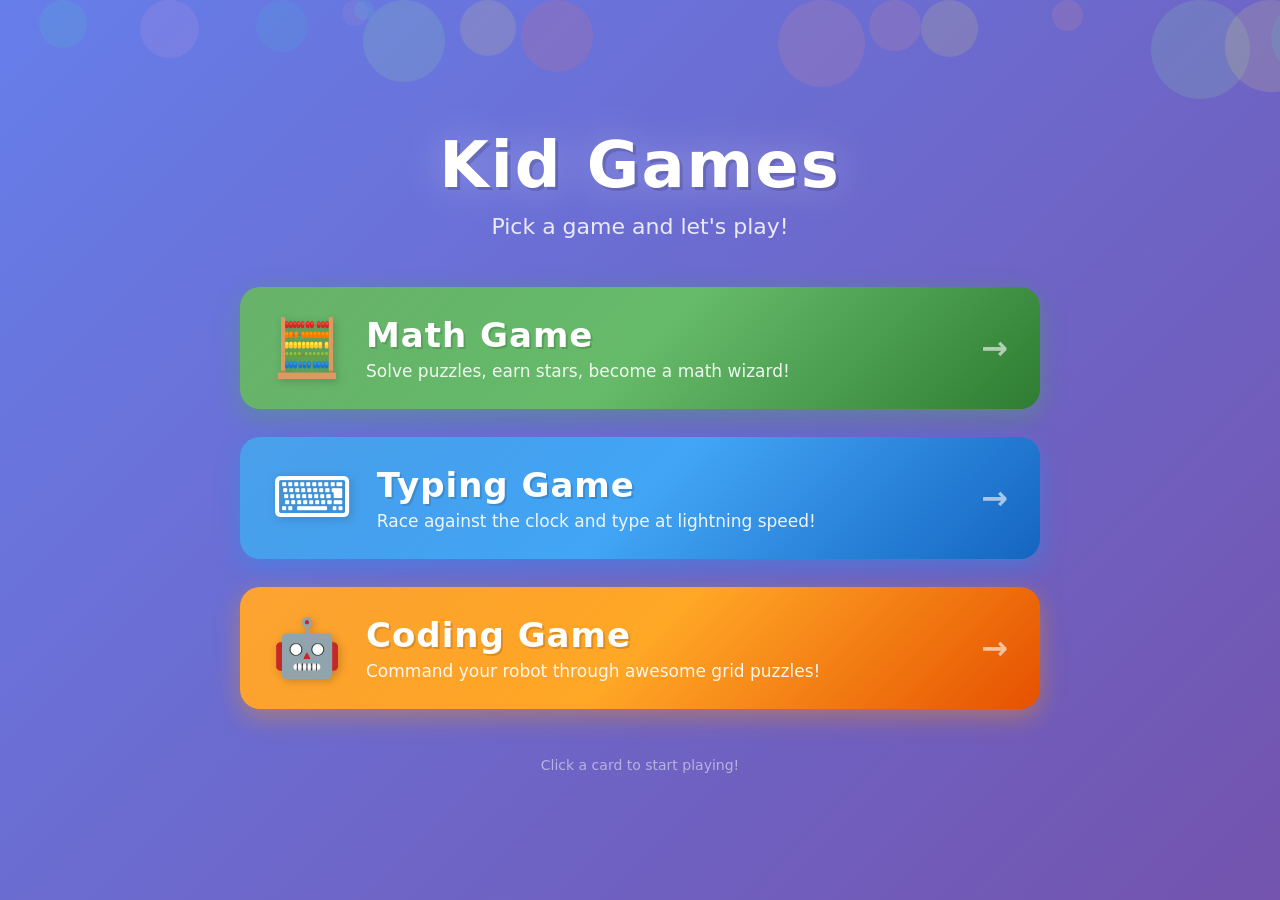
==== index.html @ 3830aa54 "Initial commit: Kid Games educational suite Three-game launcher with math, typing, and coding games." ====
<!DOCTYPE html>
<html lang="en">
<head>
    <meta charset="UTF-8">
    <meta name="viewport" content="width=device-width, initial-scale=1.0">
    <title>Kid Games</title>
    <style>
        * {
            margin: 0;
            padding: 0;
            box-sizing: border-box;
        }

        body {
            background: linear-gradient(135deg, #667eea 0%, #764ba2 30%, #f093fb 60%, #f5576c 100%);
            background-size: 400% 400%;
            animation: gradientShift 8s ease infinite;
            font-family: 'Segoe UI', system-ui, sans-serif;
            font-size: 24px;
            display: flex;
            justify-content: center;
            align-items: center;
            padding: 40px 16px;
            min-height: 100vh;
            overflow: hidden;
            position: relative;
        }

        @keyframes gradientShift {
            0%   { background-position: 0% 50%; }
            50%  { background-position: 100% 50%; }
            100% { background-position: 0% 50%; }
        }

        /* Floating background shapes */
        .bg-shapes {
            position: fixed;
            inset: 0;
            pointer-events: none;
            z-index: 0;
            overflow: hidden;
        }

        .shape {
            position: absolute;
            border-radius: 50%;
            opacity: 0.15;
            animation: float linear infinite;
        }

        @keyframes float {
            0%   { transform: translateY(110vh) rotate(0deg) scale(0.5); opacity: 0; }
            10%  { opacity: 0.15; }
            90%  { opacity: 0.15; }
            100% { transform: translateY(-20vh) rotate(720deg) scale(1.2); opacity: 0; }
        }

        .container {
            max-width: 800px;
            width: 100%;
            position: relative;
            z-index: 1;
        }

        h1 {
            text-align: center;
            font-size: 64px;
            margin-bottom: 12px;
            color: #fff;
            text-shadow: 3px 3px 0 rgba(0,0,0,0.15), 0 0 40px rgba(255,255,255,0.3);
            animation: titleBounce 2s ease-in-out infinite;
            letter-spacing: 2px;
        }

        @keyframes titleBounce {
            0%, 100% { transform: translateY(0); }
            50%      { transform: translateY(-8px); }
        }

        .subtitle {
            text-align: center;
            font-size: 22px;
            color: rgba(255,255,255,0.85);
            margin-bottom: 48px;
            font-weight: 300;
        }

        .games {
            display: flex;
            flex-direction: column;
            gap: 28px;
        }

        .card {
            display: flex;
            align-items: center;
            gap: 24px;
            min-height: 60px;
            padding: 28px 32px;
            border-radius: 20px;
            text-decoration: none;
            color: #fff;
            font-weight: bold;
            transition: transform 0.25s cubic-bezier(0.34, 1.56, 0.64, 1), box-shadow 0.25s ease;
            position: relative;
            overflow: hidden;
            cursor: pointer;
            animation: cardSlideIn 0.6s cubic-bezier(0.34, 1.56, 0.64, 1) backwards;
        }

        .card:nth-child(1) { animation-delay: 0.1s; }
        .card:nth-child(2) { animation-delay: 0.25s; }
        .card:nth-child(3) { animation-delay: 0.4s; }

        @keyframes cardSlideIn {
            from {
                opacity: 0;
                transform: translateX(-60px) scale(0.9);
            }
            to {
                opacity: 1;
                transform: translateX(0) scale(1);
            }
        }

        .card::before {
            content: '';
            position: absolute;
            inset: 0;
            background: linear-gradient(135deg, rgba(255,255,255,0.2) 0%, transparent 50%);
            pointer-events: none;
        }

        .card::after {
            content: '';
            position: absolute;
            top: -50%;
            left: -50%;
            width: 200%;
            height: 200%;
            background: radial-gradient(circle, rgba(255,255,255,0.15) 0%, transparent 60%);
            opacity: 0;
            transition: opacity 0.3s;
            pointer-events: none;
        }

        .card:hover::after {
            opacity: 1;
        }

        .card:hover {
            transform: scale(1.05) translateY(-4px);
            box-shadow:
                0 16px 40px rgba(0, 0, 0, 0.25),
                0 0 60px rgba(255, 255, 255, 0.1);
        }

        .card:active {
            transform: scale(0.97);
            transition-duration: 0.1s;
        }

        .card-icon {
            font-size: 56px;
            line-height: 1;
            filter: drop-shadow(2px 2px 4px rgba(0,0,0,0.2));
            animation: iconWiggle 3s ease-in-out infinite;
            flex-shrink: 0;
        }

        .card:nth-child(1) .card-icon { animation-delay: 0s; }
        .card:nth-child(2) .card-icon { animation-delay: 1s; }
        .card:nth-child(3) .card-icon { animation-delay: 2s; }

        @keyframes iconWiggle {
            0%, 100% { transform: rotate(0deg) scale(1); }
            25%      { transform: rotate(-8deg) scale(1.1); }
            75%      { transform: rotate(8deg) scale(1.1); }
        }

        .card-text {
            flex: 1;
        }

        .card-title {
            font-size: 34px;
            margin-bottom: 6px;
            text-shadow: 2px 2px 0 rgba(0,0,0,0.15);
            letter-spacing: 1px;
        }

        .card-desc {
            font-size: 17px;
            font-weight: normal;
            opacity: 0.9;
        }

        .card-arrow {
            font-size: 32px;
            opacity: 0.6;
            transition: transform 0.25s, opacity 0.25s;
            flex-shrink: 0;
        }

        .card:hover .card-arrow {
            transform: translateX(8px);
            opacity: 1;
        }

        .card-math {
            background: linear-gradient(135deg, #43A047, #66BB6A, #2E7D32);
            box-shadow: 0 8px 24px rgba(76, 175, 80, 0.4);
        }

        .card-typing {
            background: linear-gradient(135deg, #1E88E5, #42A5F5, #1565C0);
            box-shadow: 0 8px 24px rgba(33, 150, 243, 0.4);
        }

        .card-coding {
            background: linear-gradient(135deg, #FB8C00, #FFA726, #E65100);
            box-shadow: 0 8px 24px rgba(255, 152, 0, 0.4);
        }

        /* Sparkle on hover */
        .sparkle {
            position: absolute;
            pointer-events: none;
            border-radius: 50%;
            background: white;
            animation: sparkleAnim 0.6s ease-out forwards;
        }

        @keyframes sparkleAnim {
            0%   { transform: scale(0); opacity: 1; }
            100% { transform: scale(1.5); opacity: 0; }
        }

        /* Footer */
        .footer {
            text-align: center;
            margin-top: 48px;
            color: rgba(255,255,255,0.5);
            font-size: 14px;
        }
    </style>
</head>
<body>
    <div class="bg-shapes" id="bgShapes"></div>

    <div class="container">
        <h1>Kid Games</h1>
        <p class="subtitle">Pick a game and let's play!</p>

        <div class="games">
            <a href="math-game/index.html" class="card card-math">
                <div class="card-icon">🧮</div>
                <div class="card-text">
                    <div class="card-title">Math Game</div>
                    <div class="card-desc">Solve puzzles, earn stars, become a math wizard!</div>
                </div>
                <div class="card-arrow">→</div>
            </a>

            <a href="typing-game/index.html" class="card card-typing">
                <div class="card-icon">⌨️</div>
                <div class="card-text">
                    <div class="card-title">Typing Game</div>
                    <div class="card-desc">Race against the clock and type at lightning speed!</div>
                </div>
                <div class="card-arrow">→</div>
            </a>

            <a href="coding-game/index.html" class="card card-coding">
                <div class="card-icon">🤖</div>
                <div class="card-text">
                    <div class="card-title">Coding Game</div>
                    <div class="card-desc">Command your robot through awesome grid puzzles!</div>
                </div>
                <div class="card-arrow">→</div>
            </a>
        </div>

        <div class="footer">Click a card to start playing!</div>
    </div>

    <script>
        // Floating background shapes
        const colors = ['#FF6B6B','#4ECDC4','#45B7D1','#96E6A1','#DDA0DD','#F7DC6F','#BB8FCE','#F1948A'];
        const shapesContainer = document.getElementById('bgShapes');

        function createShape() {
            const shape = document.createElement('div');
            shape.classList.add('shape');
            const size = Math.random() * 80 + 20;
            const color = colors[Math.floor(Math.random() * colors.length)];
            const left = Math.random() * 100;
            const duration = Math.random() * 10 + 8;
            const delay = Math.random() * 5;

            shape.style.width = size + 'px';
            shape.style.height = size + 'px';
            shape.style.background = color;
            shape.style.left = left + '%';
            shape.style.animationDuration = duration + 's';
            shape.style.animationDelay = delay + 's';

            shapesContainer.appendChild(shape);

            setTimeout(() => shape.remove(), (duration + delay) * 1000);
        }

        // Create initial batch and keep spawning
        for (let i = 0; i < 15; i++) createShape();
        setInterval(createShape, 1200);

        // Sparkle effect on card hover
        document.querySelectorAll('.card').forEach(card => {
            card.addEventListener('mousemove', (e) => {
                if (Math.random() > 0.7) {
                    const rect = card.getBoundingClientRect();
                    const sparkle = document.createElement('div');
                    sparkle.classList.add('sparkle');
                    const size = Math.random() * 8 + 4;
                    sparkle.style.width = size + 'px';
                    sparkle.style.height = size + 'px';
                    sparkle.style.left = (e.clientX - rect.left) + 'px';
                    sparkle.style.top = (e.clientY - rect.top) + 'px';
                    card.appendChild(sparkle);
                    setTimeout(() => sparkle.remove(), 600);
                }
            });
        });
    </script>
</body>
</html>
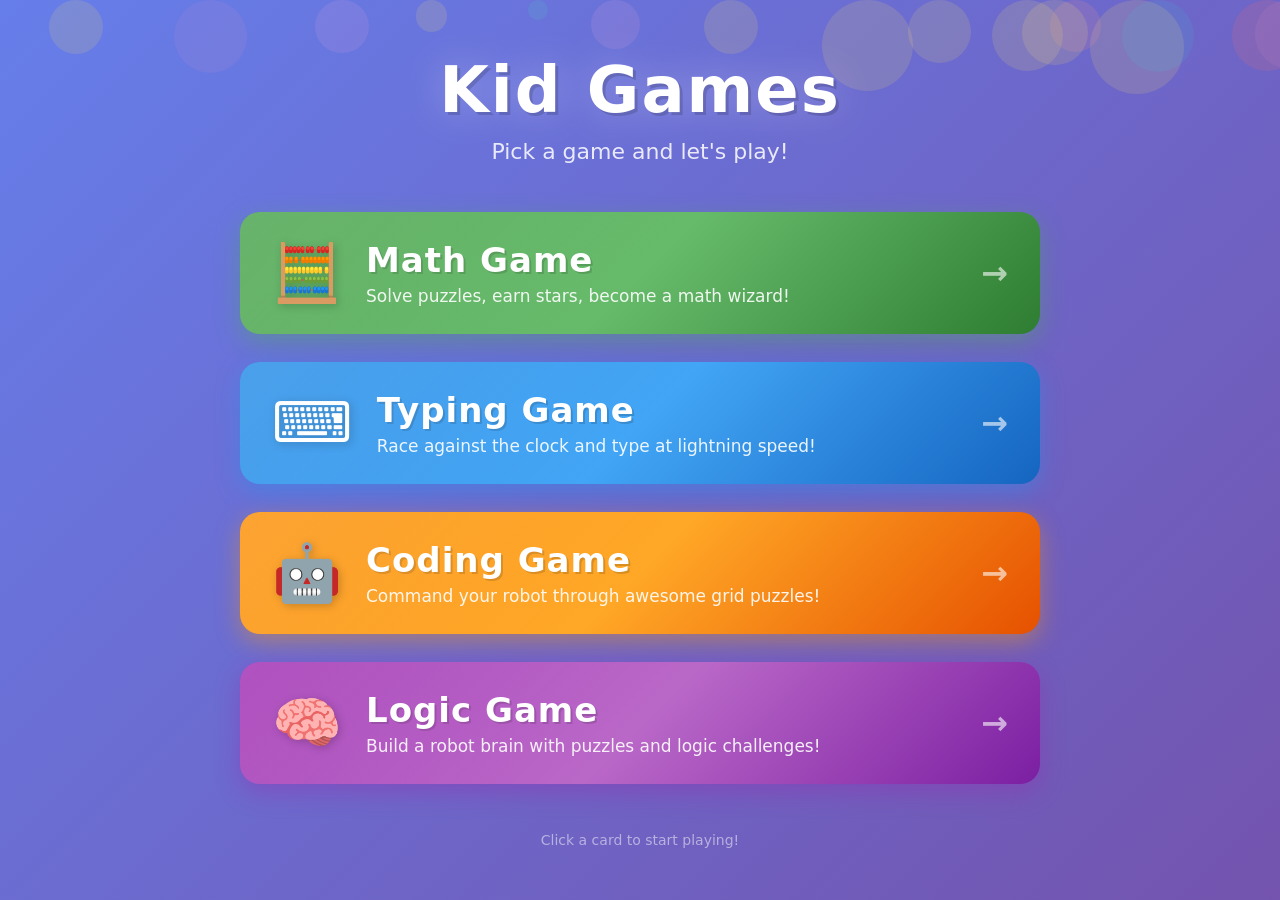
==== commit 2e8a61f6: "Add Logic Game: Robot Brain Builder (4th game in kid-games suite) 24 levels across 4 modules teachin" ====
--- a/index.html
+++ b/index.html
@@ -111,6 +111,7 @@
         .card:nth-child(1) { animation-delay: 0.1s; }
         .card:nth-child(2) { animation-delay: 0.25s; }
         .card:nth-child(3) { animation-delay: 0.4s; }
+        .card:nth-child(4) { animation-delay: 0.55s; }
 
         @keyframes cardSlideIn {
             from {
@@ -171,6 +172,7 @@
         .card:nth-child(1) .card-icon { animation-delay: 0s; }
         .card:nth-child(2) .card-icon { animation-delay: 1s; }
         .card:nth-child(3) .card-icon { animation-delay: 2s; }
+        .card:nth-child(4) .card-icon { animation-delay: 3s; }
 
         @keyframes iconWiggle {
             0%, 100% { transform: rotate(0deg) scale(1); }
@@ -220,6 +222,11 @@
         .card-coding {
             background: linear-gradient(135deg, #FB8C00, #FFA726, #E65100);
             box-shadow: 0 8px 24px rgba(255, 152, 0, 0.4);
+        }
+
+        .card-logic {
+            background: linear-gradient(135deg, #9C27B0, #BA68C8, #7B1FA2);
+            box-shadow: 0 8px 24px rgba(156, 39, 176, 0.4);
         }
 
         /* Sparkle on hover */
@@ -276,6 +283,15 @@
                 <div class="card-text">
                     <div class="card-title">Coding Game</div>
                     <div class="card-desc">Command your robot through awesome grid puzzles!</div>
+                </div>
+                <div class="card-arrow">→</div>
+            </a>
+
+            <a href="logic-game/index.html" class="card card-logic">
+                <div class="card-icon">🧠</div>
+                <div class="card-text">
+                    <div class="card-title">Logic Game</div>
+                    <div class="card-desc">Build a robot brain with puzzles and logic challenges!</div>
                 </div>
                 <div class="card-arrow">→</div>
             </a>
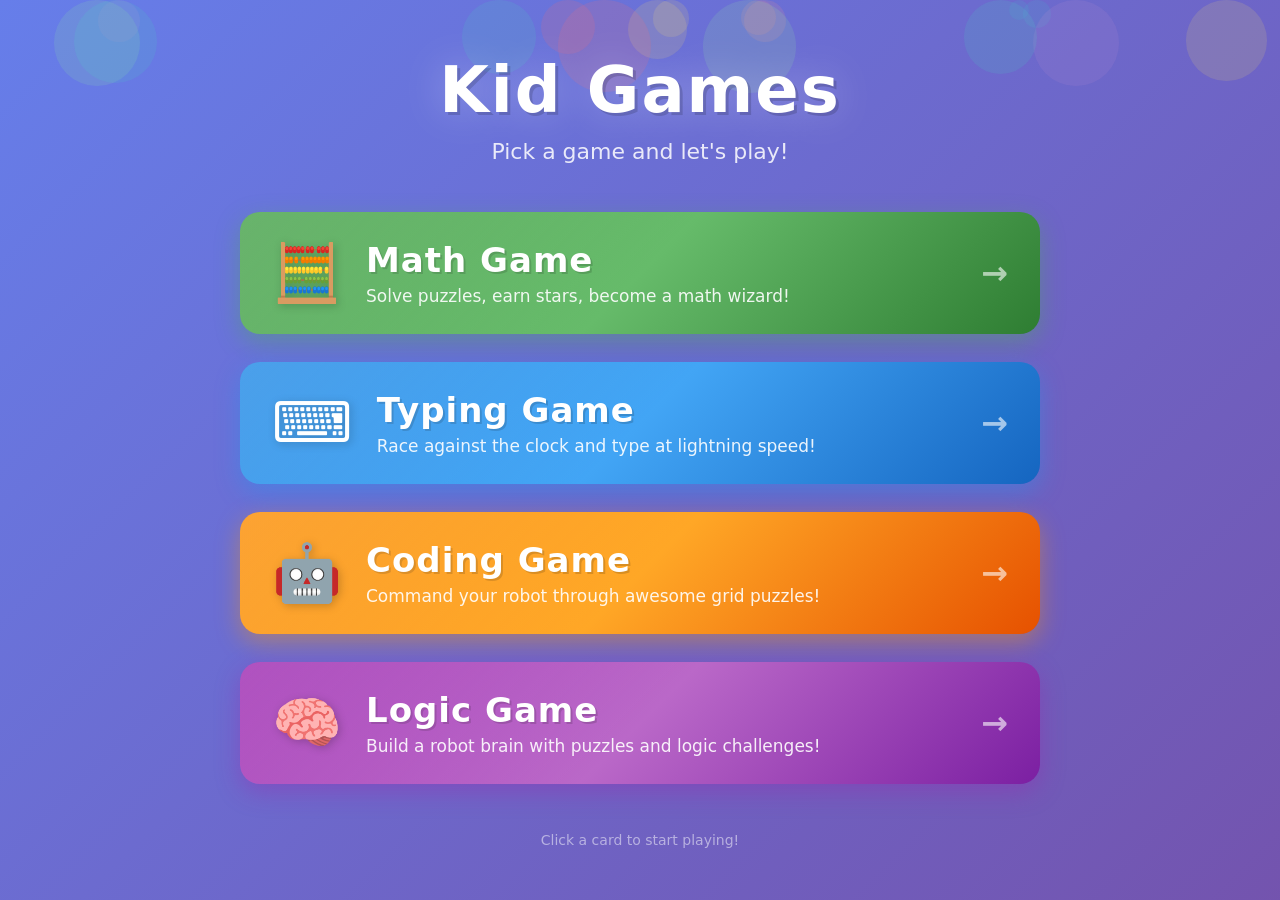
==== commit ce900b9b: "Fix launcher overflow: allow vertical scrolling for shorter screens Changed body from overflow:hidde" ====
--- a/index.html
+++ b/index.html
@@ -22,7 +22,8 @@
             align-items: center;
             padding: 40px 16px;
             min-height: 100vh;
-            overflow: hidden;
+            overflow-x: hidden;
+            overflow-y: auto;
             position: relative;
         }
 
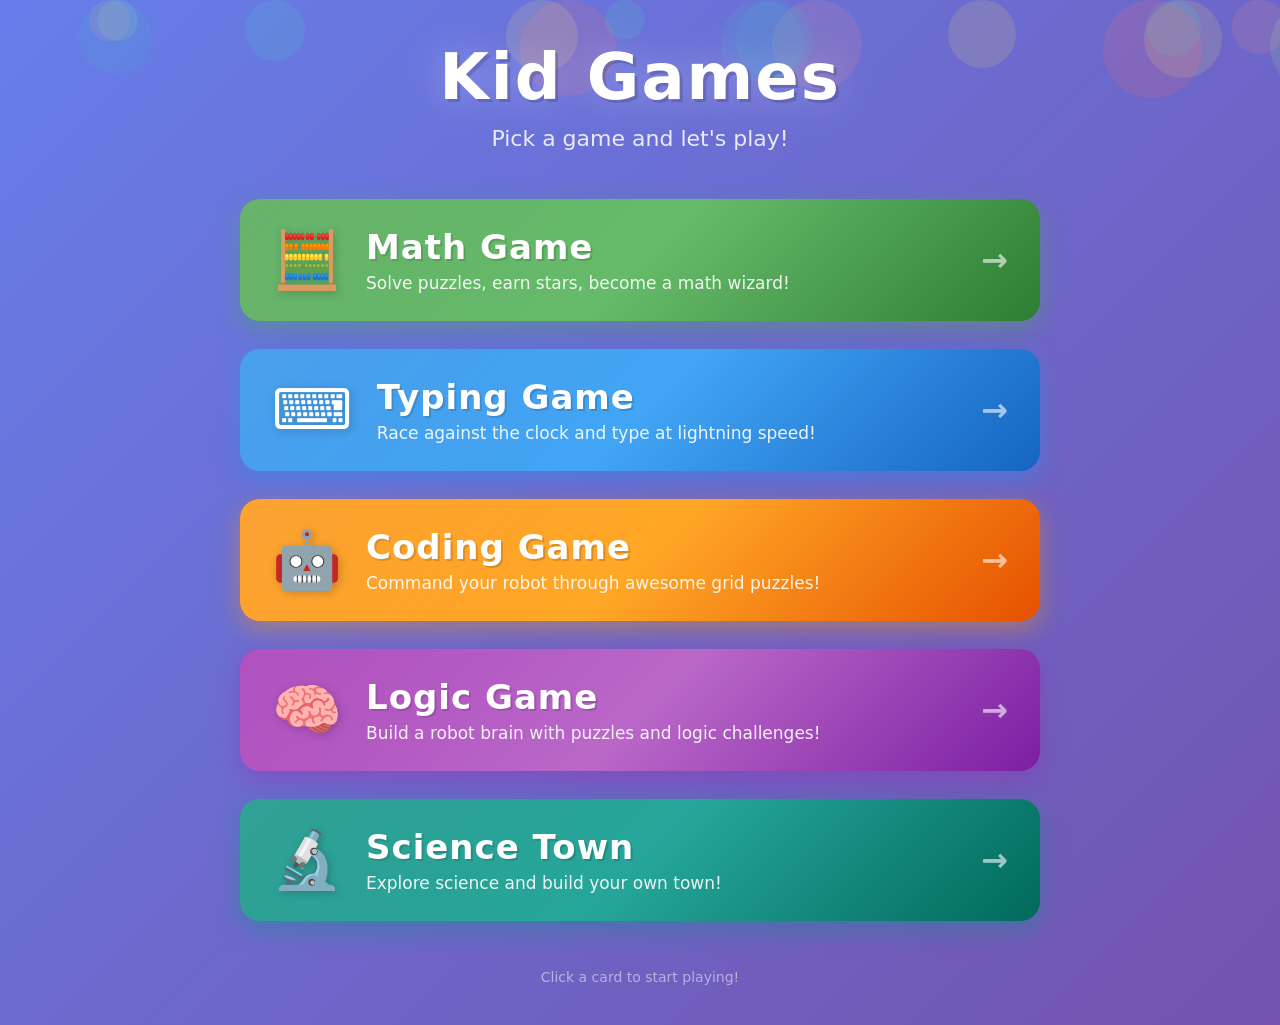
==== commit 9deb6d49: "Add Science Town Builder: 5th game in kid-games suite New science education game where players walk " ====
--- a/index.html
+++ b/index.html
@@ -113,6 +113,7 @@
         .card:nth-child(2) { animation-delay: 0.25s; }
         .card:nth-child(3) { animation-delay: 0.4s; }
         .card:nth-child(4) { animation-delay: 0.55s; }
+        .card:nth-child(5) { animation-delay: 0.7s; }
 
         @keyframes cardSlideIn {
             from {
@@ -174,6 +175,7 @@
         .card:nth-child(2) .card-icon { animation-delay: 1s; }
         .card:nth-child(3) .card-icon { animation-delay: 2s; }
         .card:nth-child(4) .card-icon { animation-delay: 3s; }
+        .card:nth-child(5) .card-icon { animation-delay: 4s; }
 
         @keyframes iconWiggle {
             0%, 100% { transform: rotate(0deg) scale(1); }
@@ -228,6 +230,11 @@
         .card-logic {
             background: linear-gradient(135deg, #9C27B0, #BA68C8, #7B1FA2);
             box-shadow: 0 8px 24px rgba(156, 39, 176, 0.4);
+        }
+
+        .card-science {
+            background: linear-gradient(135deg, #00897B, #26A69A, #00695C);
+            box-shadow: 0 8px 24px rgba(0, 150, 136, 0.4);
         }
 
         /* Sparkle on hover */
@@ -293,6 +300,15 @@
                 <div class="card-text">
                     <div class="card-title">Logic Game</div>
                     <div class="card-desc">Build a robot brain with puzzles and logic challenges!</div>
+                </div>
+                <div class="card-arrow">→</div>
+            </a>
+
+            <a href="science-game/index.html" class="card card-science">
+                <div class="card-icon">🔬</div>
+                <div class="card-text">
+                    <div class="card-title">Science Town</div>
+                    <div class="card-desc">Explore science and build your own town!</div>
                 </div>
                 <div class="card-arrow">→</div>
             </a>
